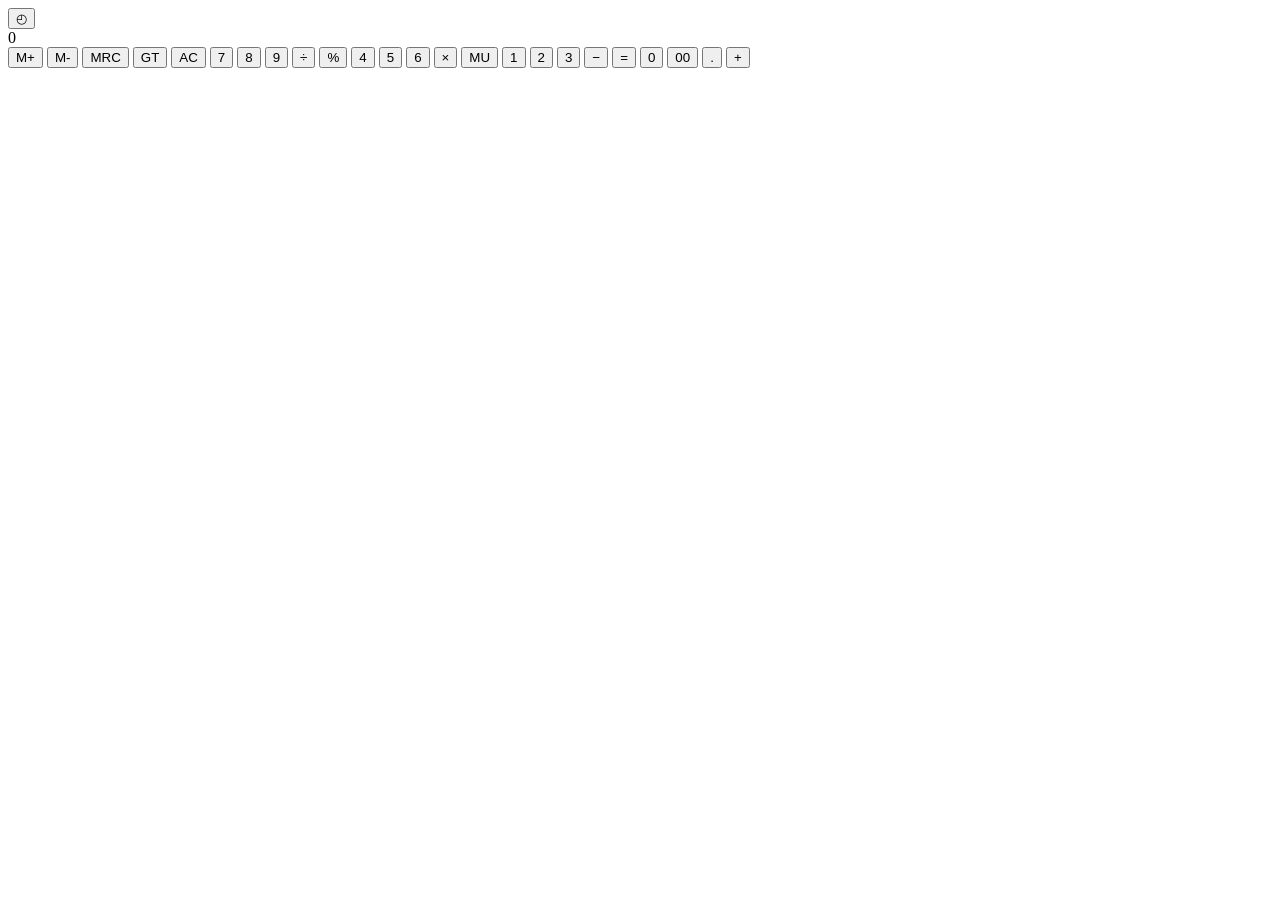
==== index.html @ dbff5613 "feat: membuat struktur halaman kalkulator" ====
<!DOCTYPE html>
<html lang="en">
<head>
    <meta charset="UTF-8">
    <meta name="viewport" content="width=device-width, initial-scale=1.0">
    <title>Calculator</title>

    <link rel="stylesheet" href="style.css">
</head>

<body>

    <div class="calculator">

        <!-- DISPLAY -->
        <div class="display">
            <button class="history-btn">◴</button>

            <div class="display-number">
                0
            </div>
        </div>


        <!-- TOMBOL KALKULATOR -->
        <div class="buttons">

            <!-- BARIS MEMORY -->
            <button class="btn memory">M+</button>
            <button class="btn memory">M-</button>
            <button class="btn memory">MRC</button>
            <button class="btn memory">GT</button>
            <button class="btn memory">AC</button>


            <!-- BARIS 7 8 9 -->
            <button class="btn number">7</button>
            <button class="btn number">8</button>
            <button class="btn number">9</button>
            <button class="btn operator">÷</button>
            <button class="btn operator">%</button>


            <!-- BARIS 4 5 6 -->
            <button class="btn number">4</button>
            <button class="btn number">5</button>
            <button class="btn number">6</button>
            <button class="btn operator">×</button>
            <button class="btn operator">MU</button>


            <!-- BARIS 1 2 3 -->
            <button class="btn number">1</button>
            <button class="btn number">2</button>
            <button class="btn number">3</button>
            <button class="btn operator">−</button>

            <!-- TOMBOL = -->
            <button class="btn equal">=</button>


            <!-- BARIS BAWAH -->
            <button class="btn number">0</button>
            <button class="btn number">00</button>
            <button class="btn number">.</button>
            <button class="btn plus">+</button>

        </div>

    </div>

</body>
</html>
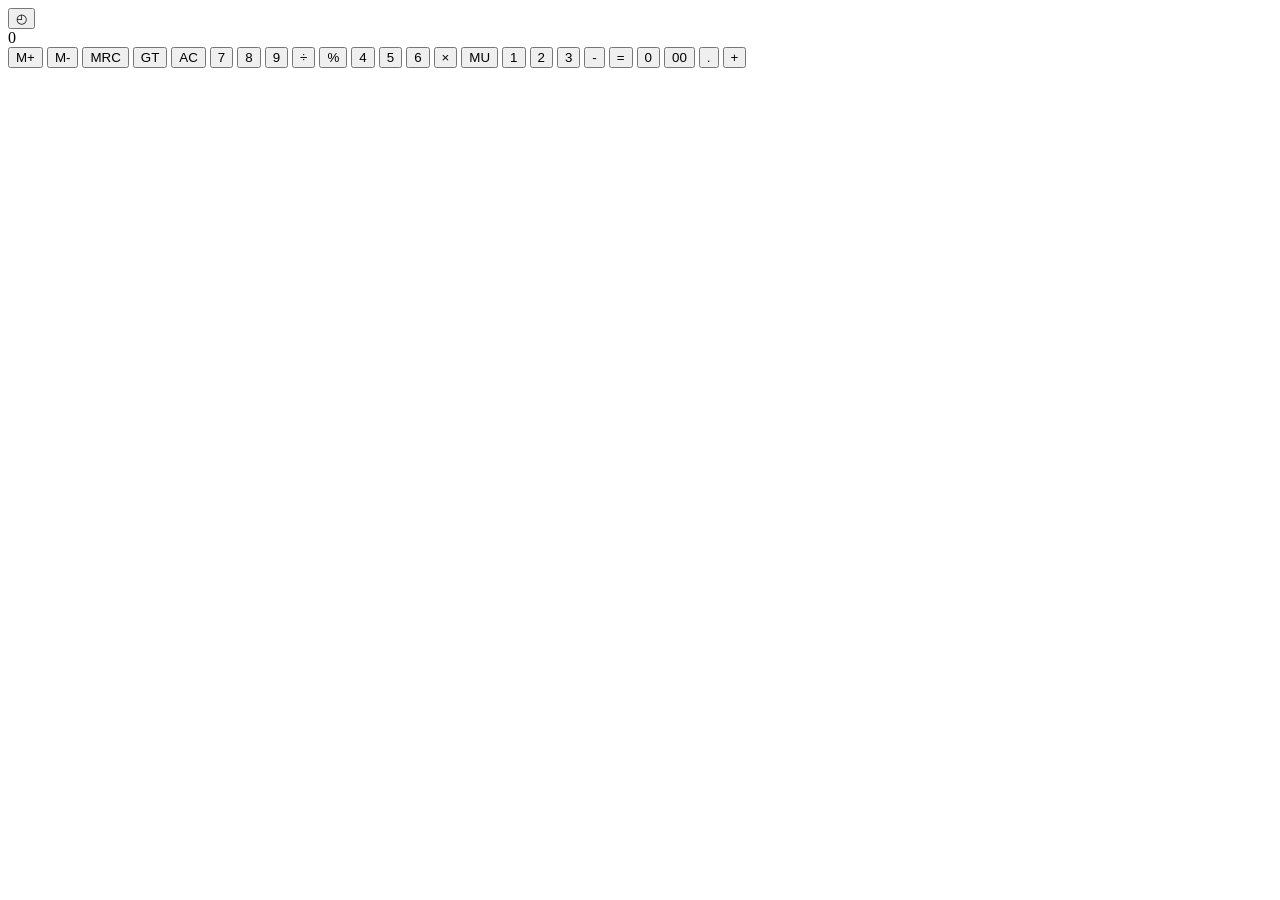
==== commit d744a921: "feat: buat layout kalkulator" ====
--- a/index.html
+++ b/index.html
@@ -53,7 +53,7 @@
             <button class="btn number">1</button>
             <button class="btn number">2</button>
             <button class="btn number">3</button>
-            <button class="btn operator">−</button>
+            <button class="btn operator">-</button>
 
             <!-- TOMBOL = -->
             <button class="btn equal">=</button>
@@ -69,5 +69,6 @@
 
     </div>
 
+    <script src="script.js"></script>
 </body>
 </html>
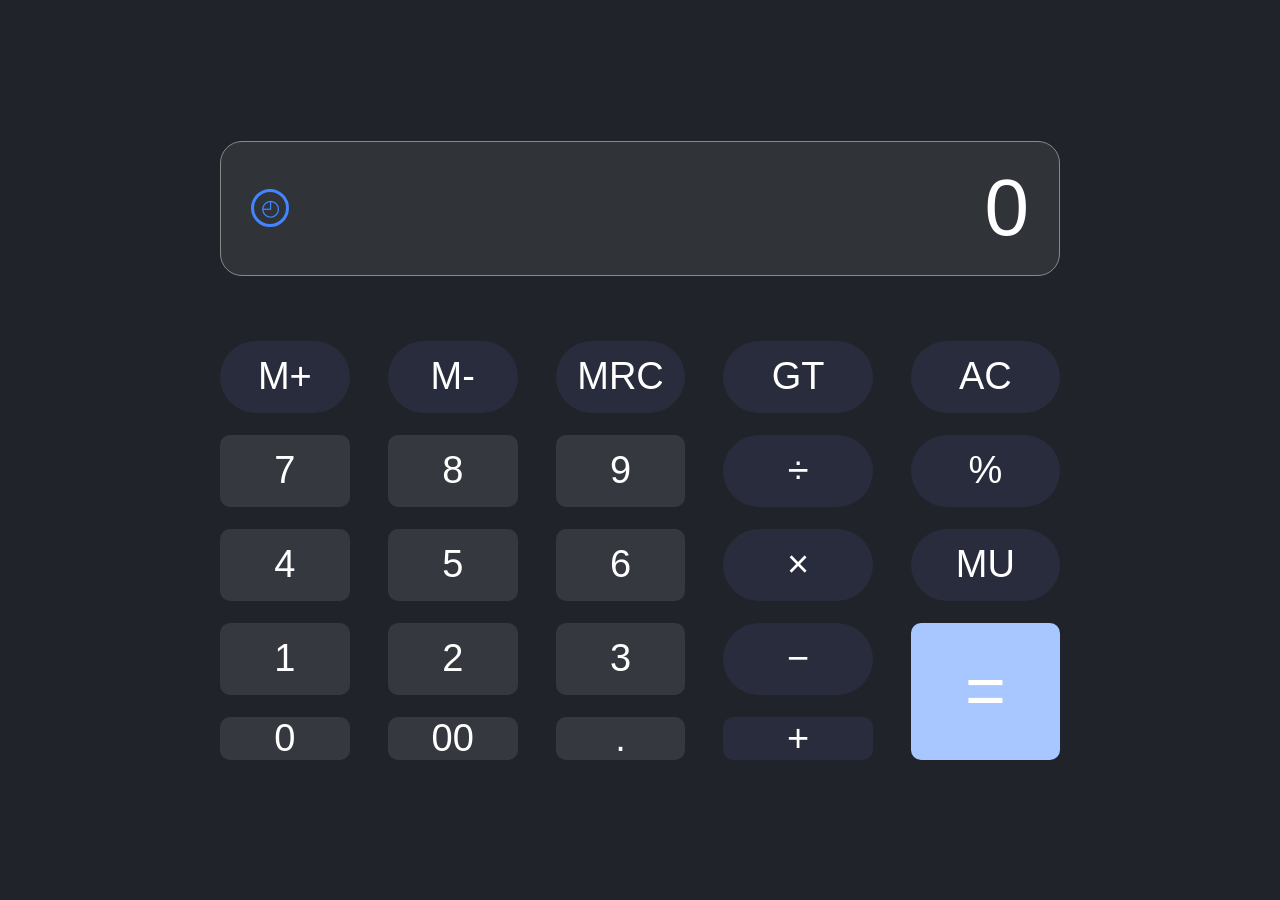
==== commit 5f6eaa94: "perpindahan file" ====
--- a/index.html
+++ b/index.html
@@ -53,7 +53,7 @@
             <button class="btn number">1</button>
             <button class="btn number">2</button>
             <button class="btn number">3</button>
-            <button class="btn operator">-</button>
+            <button class="btn operator">−</button>
 
             <!-- TOMBOL = -->
             <button class="btn equal">=</button>
@@ -69,6 +69,5 @@
 
     </div>
 
-    <script src="script.js"></script>
 </body>
 </html>
--- a/style.css
+++ b/style.css
@@ -0,0 +1,216 @@
+* {
+    margin: 0;
+    padding: 0;
+    box-sizing: border-box;
+}
+
+body {
+    min-height: 100vh;
+
+    background: #202329;
+
+    display: flex;
+    justify-content: center;
+    align-items: center;
+
+    font-family: Arial, sans-serif;
+}
+
+
+/* =========================
+   CALCULATOR
+========================= */
+
+.calculator {
+    width: 900px;
+    padding: 30px;
+}
+
+
+/* =========================
+   DISPLAY
+========================= */
+
+.display {
+    width: 100%;
+    height: 135px;
+
+    background: #303438;
+
+    border: 1px solid #888;
+    border-radius: 22px;
+
+    display: flex;
+    align-items: center;
+    justify-content: space-between;
+
+    padding: 15px 30px;
+
+    margin-bottom: 65px;
+}
+
+
+.history-btn {
+    width: 38px;
+    height: 38px;
+
+    border-radius: 50%;
+
+    border: 3px solid #4285ff;
+
+    background: transparent;
+    color: #4285ff;
+
+    font-size: 22px;
+
+    cursor: pointer;
+}
+
+
+.display-number {
+    color: white;
+
+    font-size: 80px;
+    font-weight: 300;
+}
+
+
+/* =========================
+   BUTTON GRID
+========================= */
+
+.buttons {
+    display: grid;
+
+    grid-template-columns:
+        repeat(3, 1fr)
+        1.15fr
+        1.15fr;
+
+    grid-template-rows:
+        repeat(4, 72px);
+
+    gap: 22px 38px;
+}
+
+
+/* =========================
+   GENERAL BUTTON
+========================= */
+
+.btn {
+    border: none;
+
+    color: white;
+
+    font-size: 38px;
+
+    cursor: pointer;
+
+    transition: 0.15s;
+}
+
+
+.btn:active {
+    transform: scale(0.95);
+}
+
+
+/* =========================
+   NUMBER BUTTON
+========================= */
+
+.number {
+    background: #35383e;
+
+    border-radius: 10px;
+}
+
+
+/* =========================
+   MEMORY BUTTON
+========================= */
+
+.memory {
+    background: #292c3c;
+
+    border-radius: 50px;
+}
+
+
+/* =========================
+   OPERATOR BUTTON
+========================= */
+
+.operator {
+    background: #292c3c;
+
+    border-radius: 50px;
+}
+
+
+/* =========================
+   PLUS BUTTON
+========================= */
+
+.plus {
+    background: #292c3c;
+
+    border-radius: 10px;
+}
+
+
+/* =========================
+   EQUAL BUTTON
+========================= */
+
+.equal {
+    background: #a8c6ff;
+
+    border-radius: 10px;
+
+    font-size: 70px;
+
+    grid-column: 5;
+
+    grid-row: 4 / 6;
+}
+
+
+/* =========================
+   HOVER
+========================= */
+
+.number:hover {
+    background: #41454c;
+}
+
+.memory:hover,
+.operator:hover,
+.plus:hover {
+    background: #35394d;
+}
+
+.equal:hover {
+    background: #b8d1ff;
+}
+
+
+/* =========================
+   RESPONSIVE
+========================= */
+
+@media (max-width: 950px) {
+
+    .calculator {
+        width: 95%;
+    }
+
+    .buttons {
+        gap: 18px;
+    }
+
+    .btn {
+        font-size: 30px;
+    }
+}
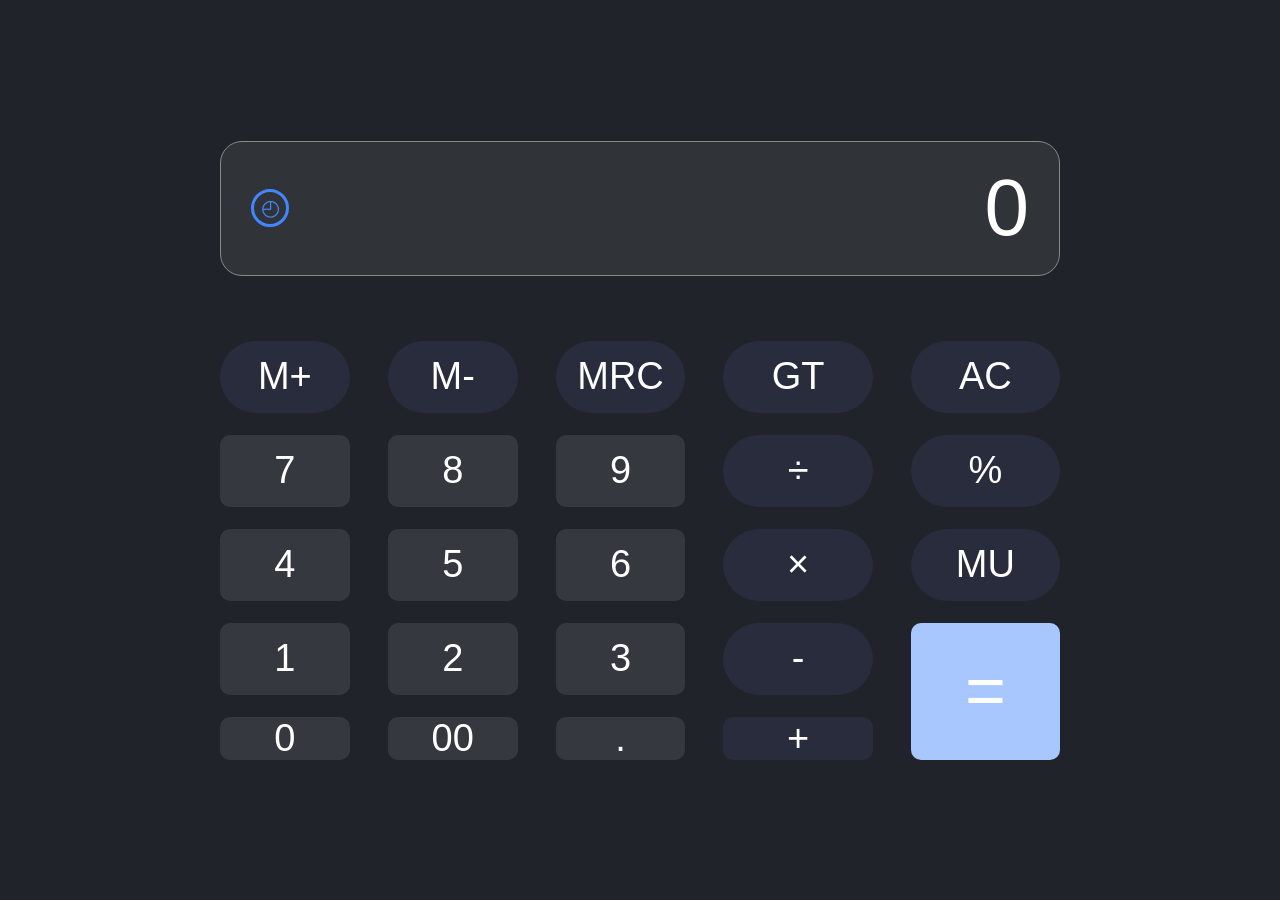
==== commit 7b3560f5: "merge: menggabungkan develop ke main" ====
--- a/index.html
+++ b/index.html
@@ -53,7 +53,7 @@
             <button class="btn number">1</button>
             <button class="btn number">2</button>
             <button class="btn number">3</button>
-            <button class="btn operator">−</button>
+            <button class="btn operator">-</button>
 
             <!-- TOMBOL = -->
             <button class="btn equal">=</button>
@@ -69,5 +69,6 @@
 
     </div>
 
+    <script src="script.js"></script>
 </body>
 </html>
